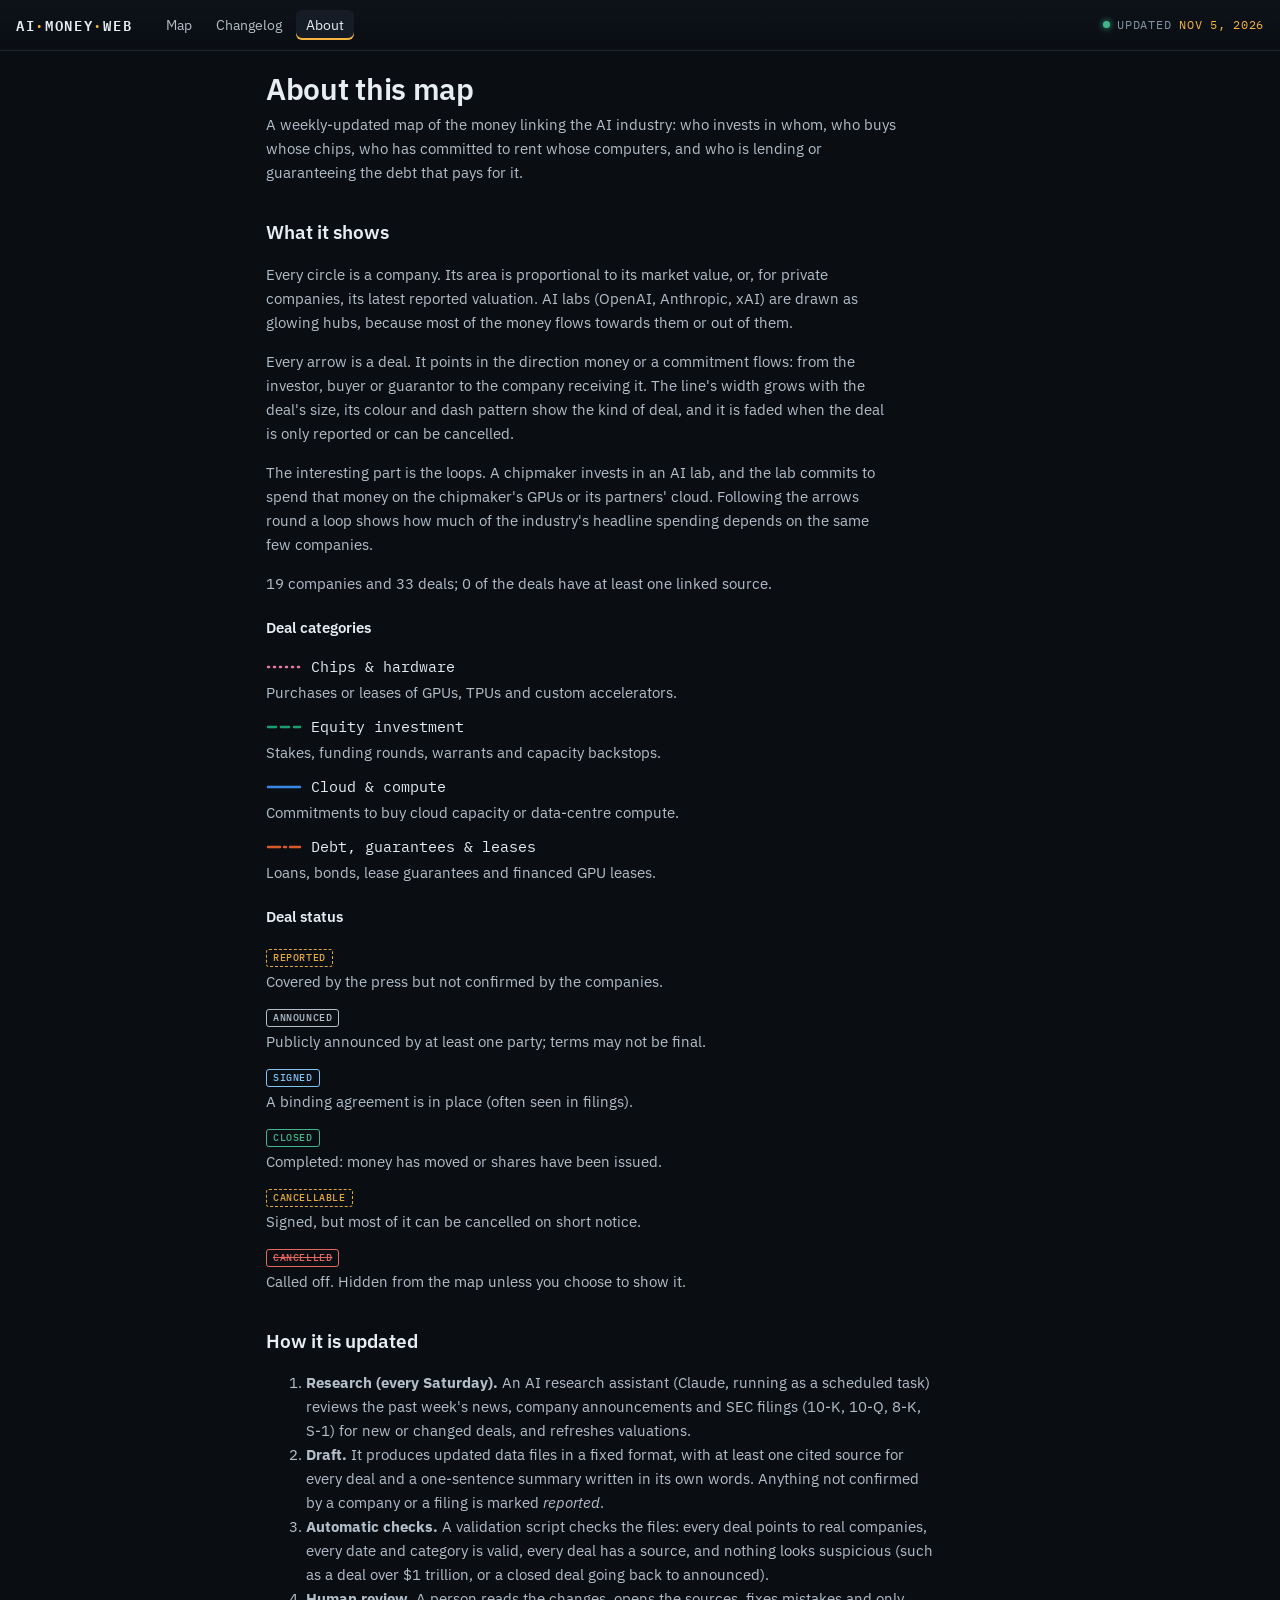
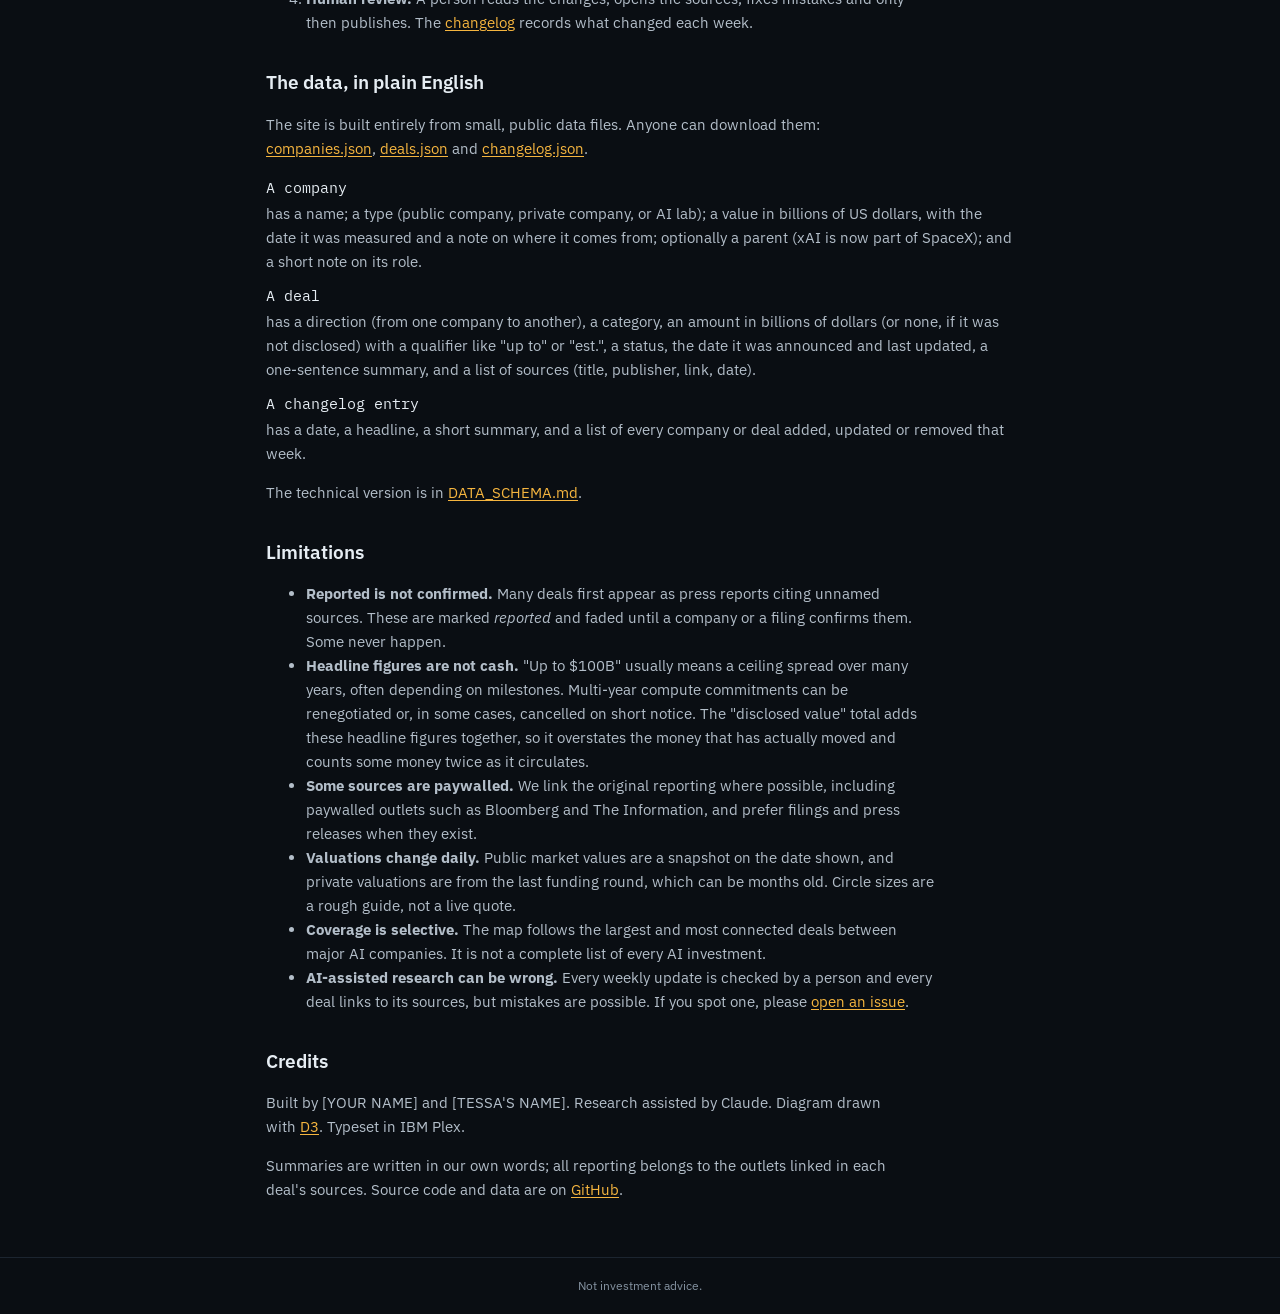
==== about.html @ 66aa366e "Add changelog and about pages - changelog.html renders changelog.json newest first, with a 'what   c" ====
<!doctype html>
<html lang="en">
<head>
  <meta charset="utf-8">
  <meta name="viewport" content="width=device-width, initial-scale=1">
  <title>About · AI Money Web</title>
  <meta name="description" content="What the AI Money Web shows, how it is researched and reviewed every week, and what its limits are.">
  <meta name="theme-color" content="#0a0e13">
  <link rel="icon" href="data:image/svg+xml,%3Csvg xmlns='http://www.w3.org/2000/svg' viewBox='0 0 32 32'%3E%3Crect width='32' height='32' rx='6' fill='%230a0e13'/%3E%3Ccircle cx='10' cy='11' r='4' fill='none' stroke='%23f5b53f' stroke-width='2'/%3E%3Ccircle cx='22' cy='10' r='3' fill='none' stroke='%239d93ee' stroke-width='2'/%3E%3Ccircle cx='16' cy='23' r='5' fill='none' stroke='%233987e5' stroke-width='2'/%3E%3Cpath d='M13 13l3 5M19 12l-2 6M14 11h5' stroke='%238593a1' stroke-width='1.2'/%3E%3C/svg%3E">
  <link rel="preconnect" href="https://fonts.googleapis.com">
  <link rel="preconnect" href="https://fonts.gstatic.com" crossorigin>
  <link rel="stylesheet" href="https://fonts.googleapis.com/css2?family=IBM+Plex+Mono:wght@400;500;600&family=IBM+Plex+Sans:wght@400;600&display=swap">
  <link rel="stylesheet" href="assets/style.css">
  <script type="module" src="assets/js/about.js"></script>
</head>
<body>
  <a class="skip-link" href="#main">Skip to content</a>

  <header class="site-header">
    <a class="brand" href="./">AI<span>·</span>MONEY<span>·</span>WEB</a>
    <nav class="site-nav" aria-label="Main">
      <a href="./">Map</a>
      <a href="changelog.html">Changelog</a>
      <a href="about.html" aria-current="page">About</a>
    </nav>
    <p class="updated">Updated <time data-last-updated>…</time></p>
  </header>

  <main id="main" class="page-narrow prose">
    <h1>About this map</h1>
    <p class="dek">A weekly-updated map of the money linking the AI industry: who invests in whom, who buys whose chips, who has committed to rent whose computers, and who is lending or guaranteeing the debt that pays for it.</p>

    <h2 id="what">What it shows</h2>
    <p>Every circle is a company. Its area is proportional to its market value, or, for private companies, its latest reported valuation. AI labs (OpenAI, Anthropic, xAI) are drawn as glowing hubs, because most of the money flows towards them or out of them.</p>
    <p>Every arrow is a deal. It points in the direction money or a commitment flows: from the investor, buyer or guarantor to the company receiving it. The line's width grows with the deal's size, its colour and dash pattern show the kind of deal, and it is faded when the deal is only reported or can be cancelled.</p>
    <p>The interesting part is the loops. A chipmaker invests in an AI lab, and the lab commits to spend that money on the chipmaker's GPUs or its partners' cloud. Following the arrows round a loop shows how much of the industry's headline spending depends on the same few companies.</p>
    <p id="about-counts" class="muted"></p>

    <h3>Deal categories</h3>
    <dl id="about-categories"></dl>

    <h3>Deal status</h3>
    <dl id="about-statuses"></dl>

    <h2 id="process">How it is updated</h2>
    <ol>
      <li><strong>Research (every Saturday).</strong> An AI research assistant (Claude, running as a scheduled task) reviews the past week's news, company announcements and SEC filings (10-K, 10-Q, 8-K, S-1) for new or changed deals, and refreshes valuations.</li>
      <li><strong>Draft.</strong> It produces updated data files in a fixed format, with at least one cited source for every deal and a one-sentence summary written in its own words. Anything not confirmed by a company or a filing is marked <em>reported</em>.</li>
      <li><strong>Automatic checks.</strong> A validation script checks the files: every deal points to real companies, every date and category is valid, every deal has a source, and nothing looks suspicious (such as a deal over $1 trillion, or a closed deal going back to announced).</li>
      <li><strong>Human review.</strong> A person reads the changes, opens the sources, fixes mistakes and only then publishes. The <a href="changelog.html">changelog</a> records what changed each week.</li>
    </ol>

    <h2 id="data">The data, in plain English</h2>
    <p>The site is built entirely from small, public data files. Anyone can download them: <a href="data/companies.json">companies.json</a>, <a href="data/deals.json">deals.json</a> and <a href="data/changelog.json">changelog.json</a>.</p>
    <dl>
      <dt>A company</dt>
      <dd>has a name; a type (public company, private company, or AI lab); a value in billions of US dollars, with the date it was measured and a note on where it comes from; optionally a parent (xAI is now part of SpaceX); and a short note on its role.</dd>
      <dt>A deal</dt>
      <dd>has a direction (from one company to another), a category, an amount in billions of dollars (or none, if it was not disclosed) with a qualifier like "up to" or "est.", a status, the date it was announced and last updated, a one-sentence summary, and a list of sources (title, publisher, link, date).</dd>
      <dt>A changelog entry</dt>
      <dd>has a date, a headline, a short summary, and a list of every company or deal added, updated or removed that week.</dd>
    </dl>
    <p>The technical version is in <a href="https://github.com/tessa-wang/ai-debt/blob/main/docs/DATA_SCHEMA.md">DATA_SCHEMA.md</a>.</p>

    <h2 id="limitations">Limitations</h2>
    <ul>
      <li><strong>Reported is not confirmed.</strong> Many deals first appear as press reports citing unnamed sources. These are marked <em>reported</em> and faded until a company or a filing confirms them. Some never happen.</li>
      <li><strong>Headline figures are not cash.</strong> "Up to $100B" usually means a ceiling spread over many years, often depending on milestones. Multi-year compute commitments can be renegotiated or, in some cases, cancelled on short notice. The "disclosed value" total adds these headline figures together, so it overstates the money that has actually moved and counts some money twice as it circulates.</li>
      <li><strong>Some sources are paywalled.</strong> We link the original reporting where possible, including paywalled outlets such as Bloomberg and The Information, and prefer filings and press releases when they exist.</li>
      <li><strong>Valuations change daily.</strong> Public market values are a snapshot on the date shown, and private valuations are from the last funding round, which can be months old. Circle sizes are a rough guide, not a live quote.</li>
      <li><strong>Coverage is selective.</strong> The map follows the largest and most connected deals between major AI companies. It is not a complete list of every AI investment.</li>
      <li><strong>AI-assisted research can be wrong.</strong> Every weekly update is checked by a person and every deal links to its sources, but mistakes are possible. If you spot one, please <a href="https://github.com/tessa-wang/ai-debt/issues">open an issue</a>.</li>
    </ul>

    <h2 id="credits">Credits</h2>
    <p>Built by [YOUR NAME] and [TESSA'S NAME]. Research assisted by Claude. Diagram drawn with <a href="https://d3js.org/">D3</a>. Typeset in IBM Plex.</p>
    <p>Summaries are written in our own words; all reporting belongs to the outlets linked in each deal's sources. Source code and data are on <a href="https://github.com/tessa-wang/ai-debt">GitHub</a>.</p>
  </main>

  <footer class="site-footer">
    <p>Not investment advice.</p>
  </footer>
</body>
</html>
---- assets/style.css ----
/* AI Money Web: "dark finance terminal" theme.
   Colours are tokens; category colours were checked for colour-blind
   separation (see docs/DATA_SCHEMA.md#design-notes) and every category
   also has its own dash pattern. */

:root {
  color-scheme: dark;
  --bg: #0a0e13;
  --bg-2: #0f141b;
  --bg-3: #151c25;
  --line: #1c2530;
  --line-2: #2a3644;
  --text: #e6edf3;
  --text-2: #b3bec9;
  --muted: #8593a1;
  --accent: #f5b53f; /* terminal amber: brand, focus, numbers that matter */
  --lab: #9d93ee; /* AI-lab hubs */
  --node-fill: #121922;
  --node-stroke: #5d6c7c;

  --cat-chips: #e87ba4;
  --cat-investment: #199e70;
  --cat-cloud: #3987e5;
  --cat-financing: #d95926;

  --ok: #3fb68b;
  --warn: #e0a83a;
  --bad: #e5675f;

  --sans: "IBM Plex Sans", system-ui, -apple-system, "Segoe UI", Roboto, sans-serif;
  --mono: "IBM Plex Mono", ui-monospace, SFMono-Regular, Menlo, Consolas, monospace;
  --radius: 6px;
  --gutter: 16px;
}

*,
*::before,
*::after {
  box-sizing: border-box;
}

html {
  -webkit-text-size-adjust: 100%;
}

body {
  margin: 0;
  background: var(--bg);
  color: var(--text);
  font: 15px/1.6 var(--sans);
  min-height: 100vh;
  display: flex;
  flex-direction: column;
}

a {
  color: var(--accent);
  text-underline-offset: 2px;
}
a:hover {
  color: #ffd27a;
}

:focus-visible {
  outline: 2px solid var(--accent);
  outline-offset: 2px;
}

code {
  font-family: var(--mono);
  font-size: 0.9em;
  background: var(--bg-3);
  border: 1px solid var(--line);
  border-radius: 4px;
  padding: 0 4px;
}

.num {
  font-family: var(--mono);
  font-variant-numeric: tabular-nums;
}
.muted {
  color: var(--muted);
}
.small {
  font-size: 13px;
}
.right {
  text-align: right;
}
.nowrap {
  white-space: nowrap;
}
.sr-only {
  position: absolute;
  width: 1px;
  height: 1px;
  overflow: hidden;
  clip: rect(0 0 0 0);
  white-space: nowrap;
}

.skip-link {
  position: absolute;
  left: 8px;
  top: -40px;
  background: var(--accent);
  color: #111;
  padding: 6px 10px;
  border-radius: var(--radius);
  z-index: 100;
}
.skip-link:focus {
  top: 8px;
}

/* ---------------------------------------------------------------- header */

.site-header {
  display: flex;
  align-items: center;
  gap: 8px 24px;
  flex-wrap: wrap;
  padding: 10px var(--gutter);
  border-bottom: 1px solid var(--line);
  background: linear-gradient(180deg, #0d1219, var(--bg));
}
.brand {
  font: 600 14px/1 var(--mono);
  letter-spacing: 0.12em;
  color: var(--text);
  text-decoration: none;
}
.brand span {
  color: var(--accent);
}
.site-nav {
  display: flex;
  gap: 4px;
}
.site-nav a {
  color: var(--text-2);
  text-decoration: none;
  font-size: 14px;
  padding: 4px 10px;
  border-radius: var(--radius);
}
.site-nav a:hover {
  color: var(--text);
  background: var(--bg-3);
}
.site-nav a[aria-current="page"] {
  color: var(--text);
  background: var(--bg-3);
  box-shadow: inset 0 -2px 0 var(--accent);
}
.updated {
  margin: 0 0 0 auto;
  font: 12px/1 var(--mono);
  color: var(--muted);
  text-transform: uppercase;
  letter-spacing: 0.06em;
}
.updated time {
  color: var(--accent);
}
.updated::before {
  content: "";
  display: inline-block;
  width: 7px;
  height: 7px;
  border-radius: 50%;
  background: var(--ok);
  box-shadow: 0 0 6px var(--ok);
  margin-right: 7px;
  vertical-align: 1px;
}

/* ------------------------------------------------------------------ main */

main {
  width: 100%;
  max-width: 1440px;
  margin: 0 auto;
  padding: 20px var(--gutter) 40px;
  flex: 1;
}

.page-narrow {
  max-width: 780px;
}

h1 {
  font-size: clamp(22px, 3vw, 30px);
  line-height: 1.2;
  font-weight: 600;
  margin: 0 0 6px;
  letter-spacing: -0.01em;
}
h2 {
  font-size: 19px;
  font-weight: 600;
  margin: 32px 0 8px;
}
h3 {
  font-size: 15px;
  font-weight: 600;
  margin: 20px 0 6px;
}
.dek {
  color: var(--text-2);
  margin: 0 0 16px;
  max-width: 70ch;
}

/* Ticker-style stats strip */
.stats {
  display: flex;
  flex-wrap: wrap;
  gap: 0;
  margin: 0 0 16px;
  border: 1px solid var(--line);
  border-radius: var(--radius);
  background: var(--bg-2);
}
.stats > div {
  padding: 8px 16px;
  border-right: 1px solid var(--line);
  min-width: 120px;
}
.stats > div:last-child {
  border-right: 0;
}
.stats dt {
  font: 11px/1.3 var(--mono);
  color: var(--muted);
  text-transform: uppercase;
  letter-spacing: 0.08em;
}
.stats dd {
  margin: 2px 0 0;
  font: 500 20px/1.2 var(--mono);
  color: var(--text);
  font-variant-numeric: tabular-nums;
}
.stats .stat-total {
  color: var(--accent);
}

/* --------------------------------------------------------------- controls */

.controls {
  display: flex;
  flex-wrap: wrap;
  gap: 10px 24px;
  align-items: center;
  margin-bottom: 12px;
}
.filters {
  display: flex;
  flex-wrap: wrap;
  gap: 6px;
}
.chip {
  display: inline-flex;
  align-items: center;
  gap: 6px;
  font: 13px/1 var(--sans);
  color: var(--text);
  padding: 6px 10px;
  min-height: 32px;
  border: 1px solid var(--line-2);
  border-radius: 999px;
  background: var(--bg-2);
  cursor: pointer;
}
.chip:hover {
  border-color: var(--muted);
}
.chip[aria-pressed="false"] {
  opacity: 0.45;
  text-decoration: line-through;
  text-decoration-color: var(--muted);
}
.check {
  display: inline-flex;
  align-items: center;
  gap: 6px;
  font-size: 13px;
  color: var(--text-2);
  cursor: pointer;
}
.check input {
  accent-color: var(--accent);
  width: 16px;
  height: 16px;
}

.timeline {
  display: grid;
  grid-template-columns: auto auto minmax(140px, 1fr) auto;
  align-items: center;
  gap: 4px 10px;
  flex: 1 1 420px;
  padding: 6px 12px;
  border: 1px solid var(--line);
  border-radius: var(--radius);
  background: var(--bg-2);
}
.timeline label {
  font: 11px/1.2 var(--mono);
  text-transform: uppercase;
  letter-spacing: 0.08em;
  color: var(--muted);
}
.timeline output {
  font: 500 14px/1 var(--mono);
  color: var(--accent);
  min-width: 8ch;
  text-align: right;
}
.timeline input[type="range"] {
  width: 100%;
  accent-color: var(--accent);
}
.timeline .tl-note {
  grid-column: 1 / -1;
  margin: 0;
  font-size: 12px;
  color: var(--muted);
}
.timeline.is-disabled input,
.timeline.is-disabled button {
  opacity: 0.4;
}
.play-btn {
  width: 32px;
  height: 32px;
  border-radius: 50%;
  border: 1px solid var(--line-2);
  background: var(--bg-3);
  color: var(--accent);
  font-size: 11px;
  cursor: pointer;
}
.play-btn:hover:not(:disabled) {
  border-color: var(--accent);
}

/* ------------------------------------------------------------- map + panel */

.map-wrap {
  display: grid;
  grid-template-columns: minmax(0, 1fr) 360px;
  gap: 16px;
  align-items: start;
}
@media (max-width: 960px) {
  .map-wrap {
    grid-template-columns: minmax(0, 1fr);
  }
}

.map-stage {
  position: relative;
  border: 1px solid var(--line);
  border-radius: var(--radius);
  background: radial-gradient(ellipse at 50% 40%, #0f1620 0%, var(--bg) 75%);
  overflow: hidden;
  touch-action: pan-y;
}
#map {
  display: block;
  width: 100%;
  height: auto;
  user-select: none;
  -webkit-user-select: none;
}
.grid-line {
  fill: none;
  stroke: #ffffff;
  stroke-opacity: 0.03;
  stroke-width: 1;
}

.zoom-controls {
  position: absolute;
  right: 8px;
  bottom: 8px;
  display: flex;
  flex-direction: column;
  gap: 4px;
}
.zoom-controls button {
  width: 32px;
  height: 32px;
  border: 1px solid var(--line-2);
  border-radius: var(--radius);
  background: rgba(15, 20, 27, 0.9);
  color: var(--text-2);
  font: 16px/1 var(--mono);
  cursor: pointer;
}
.zoom-controls button:hover {
  color: var(--text);
  border-color: var(--muted);
}
.map-hint {
  position: absolute;
  left: 10px;
  bottom: 8px;
  margin: 0;
  font: 11px/1.3 var(--mono);
  color: var(--muted);
  pointer-events: none;
}

/* Category colours used by lines, arrowheads and swatches */
.cat-chips { --c: var(--cat-chips); }
.cat-investment { --c: var(--cat-investment); }
.cat-cloud { --c: var(--cat-cloud); }
.cat-financing { --c: var(--cat-financing); }
.swatch line,
.edge-line {
  stroke: var(--c);
}
.swatch {
  flex: none;
}
.arrowhead {
  fill: none;
  stroke: var(--c);
  stroke-width: 1.6;
  stroke-linecap: round;
  stroke-linejoin: round;
}

/* Edges */
.edge {
  opacity: 0.82;
  transition: opacity 0.3s ease;
}
.edge-line {
  fill: none;
  stroke-linecap: round;
}
.edge.is-weak {
  opacity: 0.38;
}
.edge.status-cancelled .edge-line {
  stroke: var(--muted);
}
.edge.is-dim {
  opacity: 0.06;
}
.edge.is-hl {
  opacity: 1;
}
.edge.is-hl.is-weak {
  opacity: 0.7;
}
.edge.is-hidden {
  opacity: 0;
}
.edge-hit {
  fill: none;
  stroke: transparent;
  stroke-width: 14;
  cursor: pointer;
  pointer-events: stroke;
}
.edge-hit.is-hidden {
  pointer-events: none;
}

/* Nodes */
.node {
  cursor: pointer;
  transition: opacity 0.3s ease;
  outline: none;
}
.node .body {
  fill: var(--node-fill);
  stroke: var(--node-stroke);
  stroke-width: 1.2;
}
.node:hover .body {
  stroke: var(--text);
}
.node.kind-ai_lab .body {
  fill: #1d1a3d;
  stroke: var(--lab);
  stroke-width: 2;
  filter: drop-shadow(0 0 6px rgba(157, 147, 238, 0.55));
}
.node .hub-ring {
  fill: none;
  stroke: var(--lab);
  stroke-opacity: 0.45;
  stroke-width: 1;
  stroke-dasharray: 2 3;
}
.node.is-unvalued .body {
  stroke-dasharray: 3 3;
  fill: transparent;
}
.node.is-child .body {
  fill: var(--bg-3);
}
.node .focus-ring {
  fill: none;
  stroke: var(--accent);
  stroke-width: 2;
  opacity: 0;
}
.node:focus-visible .focus-ring,
.node.is-selected .focus-ring {
  opacity: 1;
}
.node.is-selected .focus-ring {
  filter: drop-shadow(0 0 4px var(--accent));
}
.node.is-inactive {
  opacity: 0.18;
}
.node.is-dim {
  opacity: 0.2;
}

/* Labels: text with a dark halo so they stay legible over lines */
.label {
  paint-order: stroke;
  stroke: var(--bg);
  stroke-width: 4px;
  stroke-linejoin: round;
  pointer-events: none;
  transition: opacity 0.3s ease;
}
.label-name {
  font: 600 13px var(--sans);
  fill: var(--text);
}
.label-value {
  font: 11px var(--mono);
  fill: var(--accent);
}
.label.is-inside {
  stroke: none;
}
.label.is-inactive,
.label.is-dim {
  opacity: 0.2;
}

/* Tooltip */
.tooltip {
  position: absolute;
  z-index: 10;
  width: min(340px, calc(100% - 16px));
  padding: 10px 12px;
  background: rgba(13, 18, 25, 0.97);
  border: 1px solid var(--line-2);
  border-radius: var(--radius);
  box-shadow: 0 8px 30px rgba(0, 0, 0, 0.5);
  font-size: 13px;
  pointer-events: none;
}
.tooltip.is-pinned {
  pointer-events: auto;
  border-color: var(--muted);
}
.tt-head {
  display: flex;
  align-items: center;
  gap: 8px;
  font-weight: 600;
}
.tt-route {
  flex: 1;
}
.tt-amt {
  font-size: 18px;
  color: var(--accent);
  margin: 4px 0;
}
.tt-summary {
  margin: 6px 0;
  color: var(--text-2);
}
.tt-hint {
  margin: 6px 0 0;
  font: 11px var(--mono);
  color: var(--muted);
}

/* Panel */
.panel {
  border: 1px solid var(--line);
  border-radius: var(--radius);
  background: var(--bg-2);
  padding: 14px 16px;
  font-size: 14px;
  max-height: calc(100vh - 32px);
  overflow-y: auto;
  position: sticky;
  top: 16px;
}
@media (max-width: 960px) {
  .panel {
    position: static;
    max-height: none;
  }
}
.panel p {
  margin: 0 0 10px;
}
.panel-head {
  display: flex;
  justify-content: space-between;
  align-items: start;
  gap: 8px;
}
.panel-title {
  font-size: 20px;
  margin: 0 0 8px;
}
.panel-title:focus {
  outline: none;
}
.panel-h3 {
  font: 600 11px/1.4 var(--mono);
  text-transform: uppercase;
  letter-spacing: 0.08em;
  color: var(--text-2);
  margin: 18px 0 8px;
  padding-bottom: 4px;
  border-bottom: 1px solid var(--line);
  display: flex;
  justify-content: space-between;
  gap: 8px;
}
.eyebrow {
  font: 11px/1.3 var(--mono);
  text-transform: uppercase;
  letter-spacing: 0.1em;
  color: var(--lab);
  margin: 0 0 2px !important;
}
.kv {
  display: flex;
  gap: 24px;
  margin: 0 0 8px;
}
.kv dt {
  font: 11px var(--mono);
  color: var(--muted);
  text-transform: uppercase;
  letter-spacing: 0.08em;
}
.kv dd {
  margin: 0;
  font-size: 18px;
  color: var(--accent);
}
.kv div:nth-child(2) dd {
  font-size: 14px;
  color: var(--text);
  line-height: 1.9;
}
.icon-btn {
  flex: none;
  width: 30px;
  height: 30px;
  border: 1px solid var(--line-2);
  border-radius: var(--radius);
  background: transparent;
  color: var(--text-2);
  font-size: 18px;
  line-height: 1;
  cursor: pointer;
}
.icon-btn:hover {
  color: var(--text);
  border-color: var(--muted);
}
.link-btn {
  font: inherit;
  color: var(--text);
  background: none;
  border: 0;
  padding: 0;
  cursor: pointer;
  text-decoration: underline;
  text-decoration-color: var(--line-2);
  text-underline-offset: 3px;
}
.link-btn:hover {
  text-decoration-color: var(--accent);
}

.hub-list,
.deal-list,
.sources {
  list-style: none;
  margin: 0;
  padding: 0;
}
.hub-list li {
  display: flex;
  justify-content: space-between;
  padding: 3px 0;
  border-bottom: 1px dashed var(--line);
}
.deal {
  padding: 10px 8px;
  margin: 0 -8px;
  border-radius: var(--radius);
  border-bottom: 1px solid var(--line);
}
.deal:hover,
.deal:focus-within,
.deal.is-focused {
  background: var(--bg-3);
}
.deal-top {
  display: flex;
  align-items: center;
  gap: 6px;
}
.deal-dir {
  font: 11px var(--mono);
  color: var(--muted);
  text-transform: uppercase;
}
.deal-amt {
  margin-left: auto;
  color: var(--accent);
  white-space: nowrap;
}
.deal-meta {
  display: flex;
  flex-wrap: wrap;
  align-items: center;
  gap: 4px 10px;
  margin: 4px 0;
  font: 11px var(--mono);
  color: var(--muted);
}
.deal-summary {
  margin: 4px 0 !important;
  color: var(--text-2);
  font-size: 13px;
}
.sources {
  font-size: 12px;
}
.sources li {
  padding: 1px 0;
}
.sources li::before {
  content: "↗ ";
  color: var(--muted);
}
.src-pub,
.src-date {
  color: var(--muted);
  margin-left: 6px;
}
.src-missing {
  color: var(--muted);
  font-style: italic;
}

.badge {
  display: inline-block;
  font: 500 10px/1 var(--mono);
  text-transform: uppercase;
  letter-spacing: 0.06em;
  padding: 3px 6px;
  border-radius: 3px;
  border: 1px solid currentColor;
  color: var(--text-2);
}
.status-closed { color: var(--ok); }
.status-signed { color: #7fc4f5; }
.status-announced { color: var(--text-2); }
.status-reported { color: var(--warn); border-style: dashed; }
.status-cancellable { color: var(--warn); border-style: dashed; }
.status-cancelled { color: var(--bad); text-decoration: line-through; }

/* ----------------------------------------------------------------- legend */

.legend {
  display: grid;
  grid-template-columns: repeat(auto-fit, minmax(220px, 1fr));
  gap: 12px 24px;
  margin: 16px 0;
  padding: 12px 16px;
  border: 1px solid var(--line);
  border-radius: var(--radius);
  background: var(--bg-2);
  font-size: 13px;
  color: var(--text-2);
}
.legend h2 {
  grid-column: 1 / -1;
  margin: 0;
  font: 600 11px var(--mono);
  text-transform: uppercase;
  letter-spacing: 0.08em;
  color: var(--muted);
}
.legend ul {
  list-style: none;
  margin: 0;
  padding: 0;
}
.legend li {
  display: flex;
  align-items: center;
  gap: 8px;
  padding: 2px 0;
}
.legend svg {
  flex: none;
}

/* ------------------------------------------------------------------ table */

.table-wrap {
  margin-top: 16px;
  border: 1px solid var(--line);
  border-radius: var(--radius);
  background: var(--bg-2);
}
.table-wrap summary {
  padding: 10px 16px;
  cursor: pointer;
  font-weight: 600;
}
.table-scroll {
  overflow-x: auto;
}
table {
  width: 100%;
  border-collapse: collapse;
  font-size: 13px;
}
th,
td {
  text-align: left;
  vertical-align: top;
  padding: 7px 10px;
  border-top: 1px solid var(--line);
}
th {
  font: 600 11px var(--mono);
  text-transform: uppercase;
  letter-spacing: 0.06em;
  color: var(--muted);
  background: var(--bg-3);
  white-space: nowrap;
}
td.num {
  color: var(--accent);
  white-space: nowrap;
}

/* ------------------------------------------------------- changelog & about */

.week-box {
  border: 1px solid var(--line-2);
  border-left: 3px solid var(--accent);
  border-radius: var(--radius);
  background: var(--bg-2);
  padding: 14px 18px;
  margin: 16px 0 28px;
}
.week-box h2 {
  margin: 0 0 4px;
}
.week-box ul {
  margin: 8px 0 0;
  padding-left: 18px;
}
.counts {
  display: flex;
  gap: 16px;
  flex-wrap: wrap;
  font: 12px var(--mono);
  color: var(--muted);
  margin: 6px 0 0;
}
.counts b {
  color: var(--text);
  font-weight: 500;
}
.entry {
  border-top: 1px solid var(--line);
  padding: 16px 0;
}
.entry-date {
  font: 12px var(--mono);
  color: var(--accent);
  letter-spacing: 0.06em;
}
.entry h3 {
  margin: 2px 0 6px;
  font-size: 16px;
}
.entry details summary {
  cursor: pointer;
  color: var(--text-2);
  font-size: 13px;
}
.change-list {
  list-style: none;
  margin: 8px 0 0;
  padding: 0;
  font-size: 13px;
}
.change-list li {
  display: grid;
  grid-template-columns: 72px 1fr;
  gap: 8px;
  padding: 4px 0;
  border-bottom: 1px dashed var(--line);
}
.change-tag {
  font: 500 10px/1.8 var(--mono);
  text-transform: uppercase;
  letter-spacing: 0.06em;
}
.change-added { color: var(--ok); }
.change-updated { color: #7fc4f5; }
.change-removed { color: var(--bad); }

.prose p,
.prose li {
  color: var(--text-2);
  max-width: 70ch;
}
.prose dl dt {
  font-family: var(--mono);
  color: var(--text);
  margin-top: 10px;
}
.prose dl dd {
  margin: 2px 0 0 0;
  color: var(--text-2);
}

.load-error {
  border: 1px solid var(--bad);
  background: rgba(229, 103, 95, 0.08);
  border-radius: var(--radius);
  padding: 12px 16px;
  margin: 12px;
}

/* ----------------------------------------------------------------- footer */

.site-footer {
  border-top: 1px solid var(--line);
  padding: 16px var(--gutter);
  font-size: 12px;
  color: var(--muted);
  text-align: center;
}
.site-footer p {
  margin: 2px 0;
}

/* -------------------------------------------------------- small screens */

@media (max-width: 640px) {
  body {
    font-size: 14px;
  }
  .updated {
    margin-left: 0;
    width: 100%;
  }
  .stats > div {
    flex: 1 1 45%;
    min-width: 0;
    border-right: 0;
    border-bottom: 1px solid var(--line);
  }
  .timeline {
    grid-template-columns: auto minmax(0, 1fr) auto;
  }
  .timeline label {
    grid-column: 1 / -1;
  }
  .map-hint {
    display: none;
  }
  .zoom-controls {
    position: static;
    flex-direction: row;
    justify-content: flex-end;
    padding: 0 8px 8px;
  }
  .change-list li {
    grid-template-columns: 1fr;
    gap: 0;
  }
}

/* ------------------------------------------------- reduced motion */

@media (prefers-reduced-motion: reduce) {
  *,
  *::before,
  *::after {
    transition: none !important;
    animation: none !important;
    scroll-behavior: auto !important;
  }
}

/* Windows high contrast: keep lines visible, rely on dash patterns */
@media (forced-colors: active) {
  .edge-line,
  .arrowhead,
  .swatch line {
    stroke: CanvasText;
  }
  .node .body {
    stroke: CanvasText;
  }
}
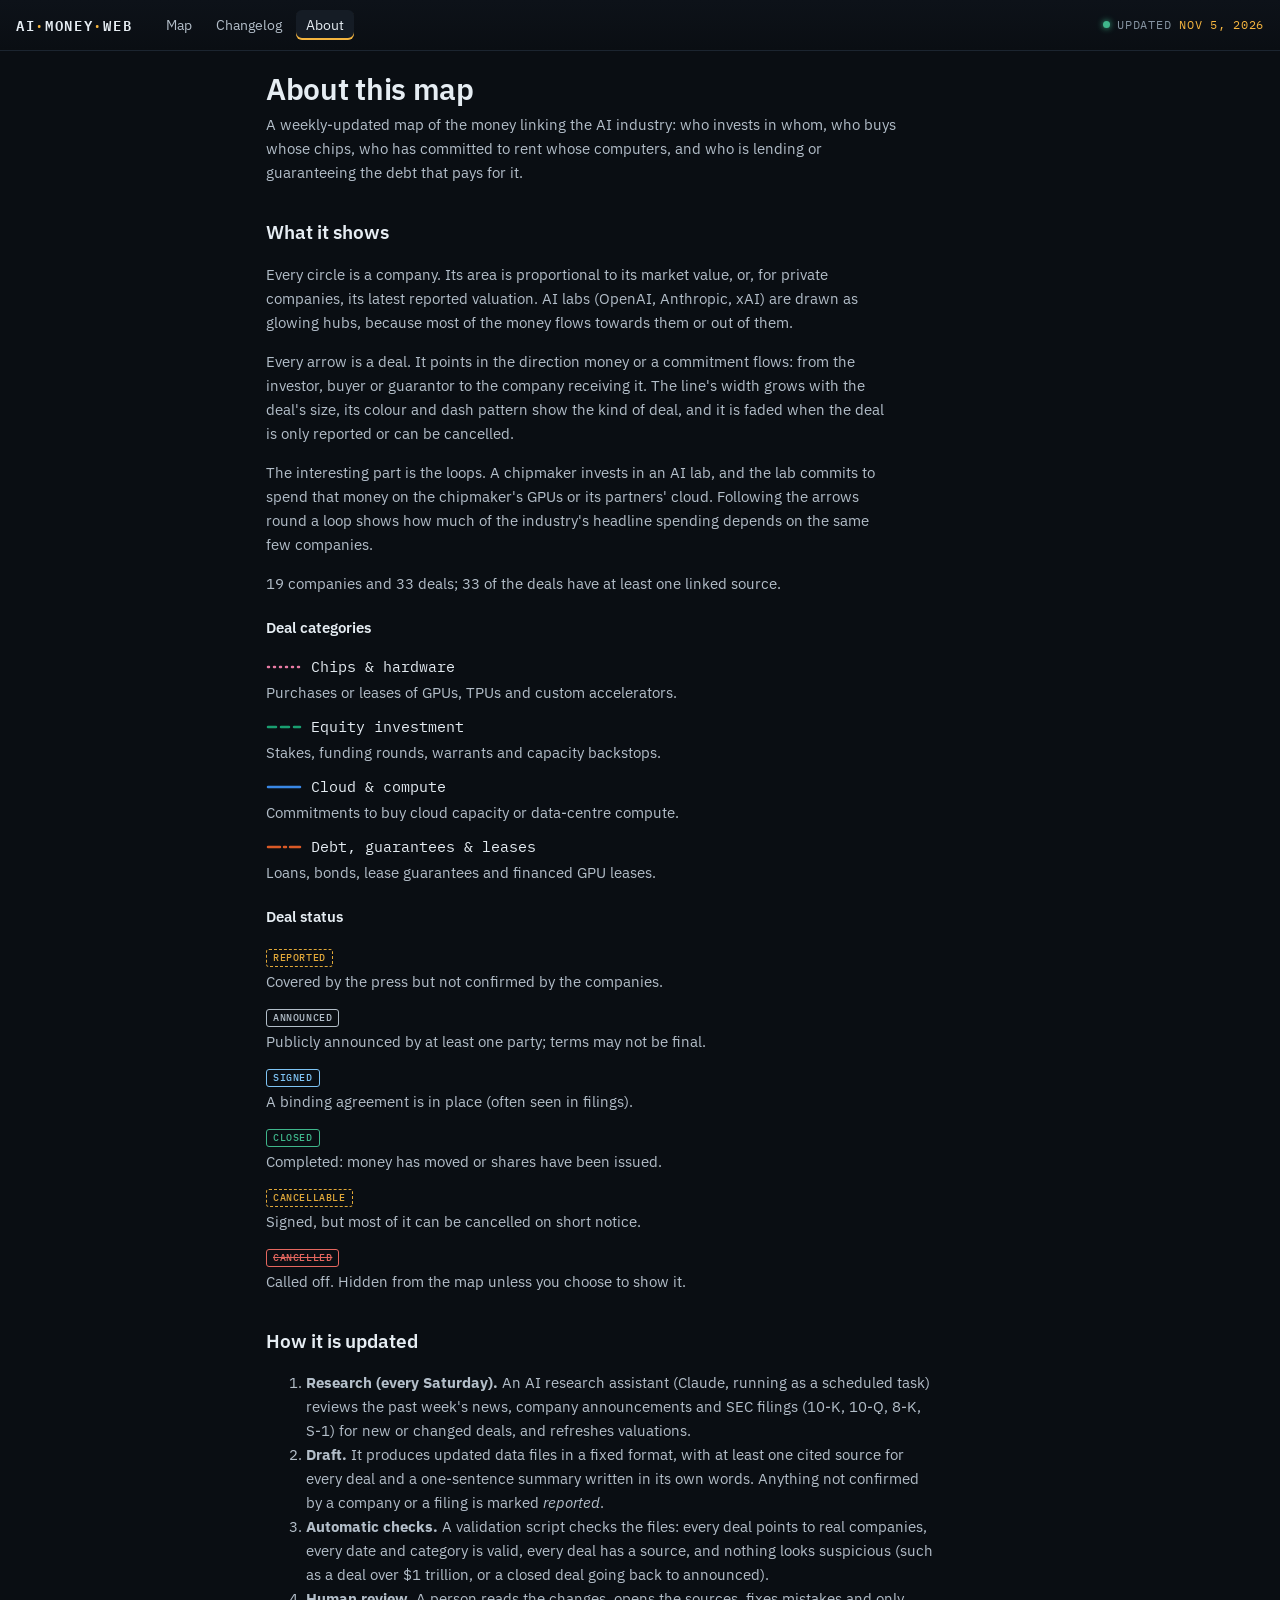
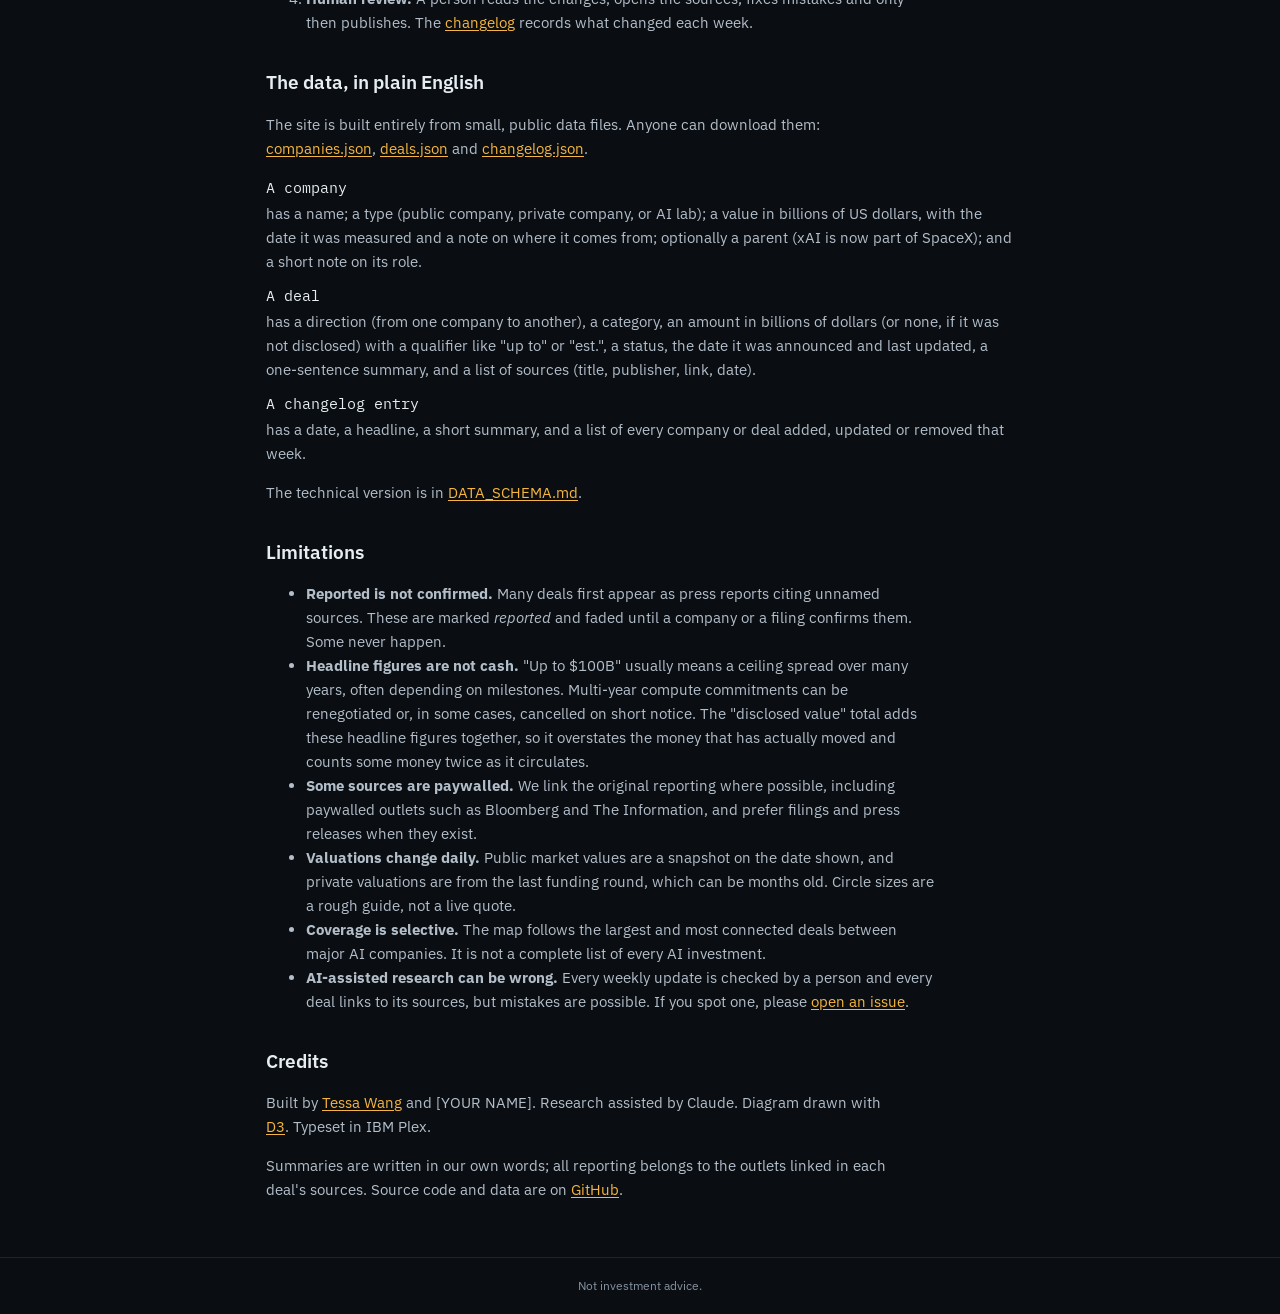
==== commit 4ec7610d: "Merge main: keep Tessa's README, update its structure section Resolves the README conflict by keepin" ====
--- a/about.html
+++ b/about.html
@@ -73,7 +73,7 @@
     </ul>
 
     <h2 id="credits">Credits</h2>
-    <p>Built by [YOUR NAME] and [TESSA'S NAME]. Research assisted by Claude. Diagram drawn with <a href="https://d3js.org/">D3</a>. Typeset in IBM Plex.</p>
+    <p>Built by <a href="https://github.com/tessa-wang">Tessa Wang</a> and [YOUR NAME]. Research assisted by Claude. Diagram drawn with <a href="https://d3js.org/">D3</a>. Typeset in IBM Plex.</p>
     <p>Summaries are written in our own words; all reporting belongs to the outlets linked in each deal's sources. Source code and data are on <a href="https://github.com/tessa-wang/ai-debt">GitHub</a>.</p>
   </main>
 
